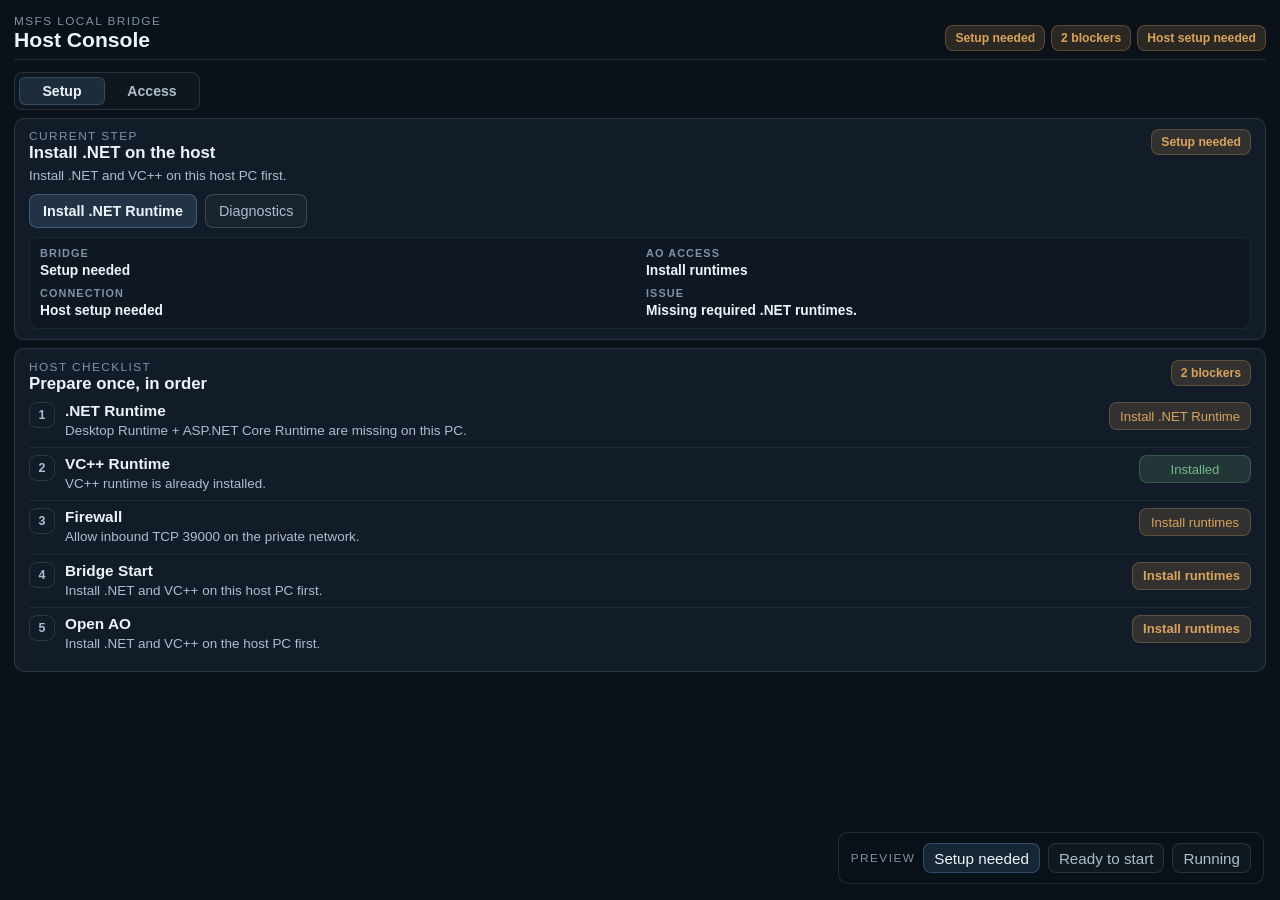
==== windows-host-onboarding-lna/index.html @ 9c9e9520 "Show single access status chip" ====
<!doctype html>
<html lang="en">
  <head>
    <meta charset="utf-8" />
    <meta name="viewport" content="width=device-width, initial-scale=1" />
    <title>MSFS Local Bridge Host Console v2</title>
    <link rel="stylesheet" href="./styles.css" />
  </head>
  <body>
    <div class="app-shell">
      <header class="topbar">
        <div class="brand">
          <p class="eyebrow">MSFS LOCAL BRIDGE</p>
          <h1>Host Console</h1>
        </div>
        <div class="topbar-status">
          <div class="chip" id="bridge-state-chip">Stopped</div>
          <div class="chip" id="blocker-chip">2 blockers</div>
          <div class="chip chip-warn" id="secure-chip">Browser access needed</div>
        </div>
      </header>

      <main class="layout">
        <nav class="tabbar" aria-label="Host console views">
          <button class="tab-button active" type="button" data-tab-target="setup">Setup</button>
          <button class="tab-button" type="button" data-tab-target="access">Access</button>
        </nav>

        <section class="panel panel-primary">
          <div class="current-step-main">
            <div class="panel-head">
              <div>
                <p class="section-label">Current Step</p>
                <h2 id="focus-title">Finish host setup</h2>
              </div>
              <div class="inline-state" id="focus-state">Setup needed</div>
            </div>
            <p class="panel-copy" id="focus-copy">
              Install the required host runtimes before starting the bridge.
            </p>
            <div class="primary-actions">
              <button class="button button-primary" id="focus-action-button" data-action="install-dotnet">
                Install .NET Runtime
              </button>
              <button class="button button-secondary" data-action="stop-bridge" id="stop-bridge-button">
                Stop
              </button>
              <button class="button button-secondary" data-action="restart-bridge" id="restart-bridge-button">
                Restart
              </button>
              <button class="button button-secondary" type="button" id="open-diagnostics-button">
                Diagnostics
              </button>
            </div>
          </div>

          <aside class="current-step-summary" aria-label="Current step summary">
            <div class="summary-cell">
              <span>Bridge</span>
              <strong id="bridge-status">Stopped</strong>
            </div>
            <div class="summary-cell">
              <span>AO Access</span>
              <strong id="listener-state-inline">Locked</strong>
            </div>
            <div class="summary-cell">
              <span>Connection</span>
              <strong id="secure-mode-inline">Local network permission</strong>
            </div>
            <div class="summary-cell">
              <span>Issue</span>
              <strong id="last-issue-inline">.NET runtime missing</strong>
            </div>
          </aside>
        </section>

        <section class="panel panel-tab active" data-tab-panel="setup">
          <div class="panel-head">
            <div>
              <p class="section-label">Host Checklist</p>
              <h2>Prepare once, in order</h2>
            </div>
            <div class="inline-state" id="host-readiness-chip">Action</div>
          </div>
          <div class="checklist">
            <article class="check-item">
              <div class="check-order">1</div>
              <div class="check-copy">
                <strong>.NET Runtime</strong>
                <p id="dotnet-current-note">Required on this host PC.</p>
              </div>
              <div class="check-meta">
                <button class="button button-secondary button-compact check-action" data-action="install-dotnet" id="install-dotnet-button">
                  Install
                </button>
              </div>
            </article>

            <article class="check-item">
              <div class="check-order">2</div>
              <div class="check-copy">
                <strong>VC++ Runtime</strong>
                <p id="vcredist-current-note">Needed for native bridge support.</p>
              </div>
              <div class="check-meta">
                <button class="button button-secondary button-compact check-action" data-action="install-vcredist" id="install-vcredist-button">
                  Install
                </button>
              </div>
            </article>

            <article class="check-item">
              <div class="check-order">3</div>
              <div class="check-copy">
                <strong>Firewall</strong>
                <p>Allow inbound TCP 39000 on the private network.</p>
              </div>
              <div class="check-meta">
                <button class="button button-secondary button-compact check-action" data-action="open-firewall-rules" id="open-firewall-rules-button">
                  Open Rule
                </button>
              </div>
            </article>

            <article class="check-item">
              <div class="check-order">4</div>
              <div class="check-copy">
                <strong>Bridge Start</strong>
                <p id="start-bridge-current-note">Start the bridge before opening AO.</p>
              </div>
              <div class="check-meta">
                <button class="button button-primary button-compact check-action" data-action="start-bridge" id="start-bridge-button">
                  Start Bridge
                </button>
              </div>
            </article>

            <article class="check-item">
              <div class="check-order">5</div>
              <div class="check-copy">
                <strong>Open AO</strong>
                <p id="open-ao-current-note">Use the generated link, then allow browser access to the local network.</p>
              </div>
              <div class="check-meta">
                <button class="button button-primary button-compact check-action" data-action="copy-link" id="open-ao-button">
                  Copy Link
                </button>
              </div>
            </article>
          </div>
        </section>

        <section class="panel panel-tab panel-composite" id="listener-panel" data-ready="false" data-tab-panel="access" hidden>
          <div class="panel-head">
            <div>
              <p class="section-label">Host Status And AO Access</p>
              <h2>Operational snapshot and browser handoff</h2>
            </div>
            <div class="inline-state" id="listener-readiness-pill">Locked</div>
          </div>
          <div class="composite-stack">
            <section class="composite-section">
              <div class="composite-head">
                <p class="section-label">Host Status</p>
              </div>
              <dl class="status-list">
                <div class="status-row">
                  <dt>Host IP</dt>
                  <dd id="host-ip">Not available</dd>
                </div>
                <div class="status-row">
                  <dt>Local stream</dt>
                  <dd id="secure-stream">Not available</dd>
                </div>
                <div class="status-row">
                  <dt>Bridge</dt>
                  <dd id="bridge-state-detail">Setup needed</dd>
                </div>
                <div class="status-row">
                  <dt>Browser access</dt>
                  <dd id="secure-mode-detail">Local network permission needed</dd>
                </div>
                <div class="status-row">
                  <dt>AO access</dt>
                  <dd id="listener-access-detail">Locked</dd>
                </div>
                <div class="status-row">
                  <dt>Last issue</dt>
                  <dd id="last-issue">No issues</dd>
                </div>
              </dl>
            </section>

            <section class="composite-section composite-section-listener">
              <div class="composite-head composite-head-spread">
                <div>
                  <p class="section-label">Open AO</p>
                  <h3 class="composite-title">Ready after the bridge is running</h3>
                </div>
              </div>

              <div class="field-stack">
                <div class="field-block">
                  <span class="field-label">AO Connect URL</span>
                  <code id="secure-connect-url">Not available</code>
                </div>
                <div class="field-block">
                  <span class="field-label">Local Bridge URL</span>
                  <code id="bootstrap-url">Not available</code>
                </div>
              </div>

              <div class="listener-actions">
                <button class="button button-primary" data-action="copy-link" id="copy-link-button">Copy Link</button>
                <button class="button button-secondary" data-action="open-bootstrap-page" id="open-bootstrap-page-button">Open AO</button>
                <button class="button button-secondary" type="button" id="browser-access-note-button" disabled>Allow Browser Access</button>
              </div>
            </section>
          </div>
        </section>
      </main>
    </div>

    <div class="drawer-scrim" id="drawer-scrim" hidden></div>
    <aside class="diagnostics-drawer" id="diagnostics-drawer" aria-hidden="true">
      <div class="drawer-head">
        <div>
          <p class="section-label">Diagnostics</p>
          <h2>Log and support context</h2>
        </div>
        <button class="button button-secondary button-compact" type="button" id="close-diagnostics-button">
          Close
        </button>
      </div>
      <div class="diagnostics-actions">
        <button class="button button-secondary button-compact" data-action="copy-log">Copy Log</button>
        <button class="button button-secondary button-compact" data-action="clear-log">Clear</button>
        <button class="button button-secondary button-compact" data-action="copy-diagnostics">Copy Diagnostics</button>
      </div>
      <pre class="log-view" id="runtime-log">[09:05:12] prerequisite-check: .NET runtimes x64 not found</pre>
    </aside>

    <aside class="preview-switcher" id="preview-switcher">
      <span class="preview-label">Preview</span>
      <button class="preview-button active" data-preview-state="setup-needed">Setup needed</button>
      <button class="preview-button" data-preview-state="ready-to-start">Ready to start</button>
      <button class="preview-button" data-preview-state="running">Running</button>
    </aside>

    <script src="./app.js"></script>
  </body>
</html>
---- windows-host-onboarding-lna/styles.css ----
:root {
  --bg-app: #0a1119;
  --bg-shell: #0d151f;
  --bg-panel: #121c28;
  --bg-input: #0d1722;
  --border-subtle: rgba(150, 170, 192, 0.18);
  --border-strong: rgba(150, 170, 192, 0.28);
  --text-primary: #edf3fb;
  --text-secondary: #aebdce;
  --text-muted: #7f92a7;
  --state-active: #72addf;
  --state-active-soft: rgba(114, 173, 223, 0.16);
  --state-caution: #d8a35d;
  --state-caution-soft: rgba(216, 163, 93, 0.16);
  --state-positive: #78b88b;
  --state-positive-soft: rgba(120, 184, 139, 0.16);
  --state-critical: #d26d72;
  --state-critical-soft: rgba(210, 109, 114, 0.16);
  --radius-1: 8px;
  --radius-2: 10px;
  --space-1: 4px;
  --space-2: 8px;
  --space-3: 12px;
  --space-4: 16px;
  --space-5: 24px;
  --font-ui: "Segoe UI", Tahoma, sans-serif;
  --font-data: Consolas, "Courier New", monospace;
}

* {
  box-sizing: border-box;
}

html,
body {
  margin: 0;
  min-height: 100%;
  background: var(--bg-app);
  color: var(--text-primary);
  font-family: var(--font-ui);
}

body {
  padding: 14px;
}

body.drawer-open {
  overflow: hidden;
}

button,
input,
textarea,
select {
  font: inherit;
}

code,
pre {
  font-family: var(--font-data);
}

.app-shell {
  min-height: calc(100vh - 28px);
  display: grid;
  grid-template-rows: auto 1fr;
  gap: var(--space-3);
}

.topbar {
  display: flex;
  align-items: flex-end;
  justify-content: space-between;
  gap: 12px;
  padding-bottom: 8px;
  border-bottom: 1px solid var(--border-subtle);
}

.brand h1,
.panel-head h2,
.check-copy strong,
.metric strong,
.status-row dd {
  margin: 0;
}

.brand h1 {
  font-size: 1.32rem;
  line-height: 1.1;
  font-weight: 650;
  letter-spacing: 0;
}

.eyebrow,
.section-label,
.field-label,
.preview-label {
  margin: 0;
  color: var(--text-muted);
  font-size: 0.74rem;
  letter-spacing: 0.12em;
  text-transform: uppercase;
}

.topbar-status,
.primary-actions,
.listener-actions,
.diagnostics-actions {
  display: flex;
  flex-wrap: wrap;
  gap: 6px;
}

.chip,
.inline-state {
  display: inline-flex;
  align-items: center;
  min-height: 26px;
  padding: 0 9px;
  border: 1px solid var(--border-subtle);
  border-radius: var(--radius-1);
  color: var(--text-secondary);
  background: rgba(255, 255, 255, 0.02);
  font-size: 0.76rem;
  font-weight: 600;
}

.chip-warn,
.state-caution {
  color: var(--state-caution);
  background: var(--state-caution-soft);
  border-color: rgba(216, 163, 93, 0.28);
}

.state-positive {
  color: var(--state-positive);
  background: var(--state-positive-soft);
  border-color: rgba(120, 184, 139, 0.28);
}

.state-active {
  color: var(--state-active);
  background: var(--state-active-soft);
  border-color: rgba(114, 173, 223, 0.3);
}

.state-critical {
  color: var(--state-critical);
  background: var(--state-critical-soft);
  border-color: rgba(210, 109, 114, 0.3);
}

.layout {
  display: grid;
  grid-template-columns: minmax(0, 1fr);
  gap: 8px;
  align-items: start;
  align-content: start;
}

.panel {
  border: 1px solid var(--border-subtle);
  border-radius: var(--radius-2);
  background: var(--bg-panel);
  padding: 11px 14px;
}

.panel-primary {
  padding-top: 10px;
  padding-bottom: 10px;
}

.current-step-main {
  min-width: 0;
}

.current-step-main .panel-head {
  margin-bottom: 4px;
}

.current-step-summary {
  min-width: 0;
  margin-top: 9px;
  padding: 9px 10px;
  display: grid;
  grid-template-columns: repeat(2, minmax(0, 1fr));
  gap: 8px 12px;
  border: 1px solid rgba(150, 170, 192, 0.1);
  border-radius: var(--radius-1);
  background: rgba(6, 12, 19, 0.22);
}

.summary-cell {
  min-width: 0;
  display: grid;
  gap: 2px;
}

.summary-cell span {
  color: var(--text-muted);
  font-size: 0.68rem;
  font-weight: 600;
  letter-spacing: 0.1em;
  line-height: 1.2;
  text-transform: uppercase;
}

.summary-cell strong {
  color: var(--text-primary);
  font-size: 0.86rem;
  font-weight: 650;
  line-height: 1.25;
  overflow-wrap: anywhere;
}

#last-issue-inline {
  white-space: nowrap;
  overflow: hidden;
  text-overflow: ellipsis;
  display: block;
}

.panel-checklist,
.panel-composite {
  min-width: 0;
}

.panel-head {
  display: flex;
  align-items: flex-start;
  justify-content: space-between;
  gap: var(--space-3);
  margin-bottom: 8px;
}

.panel-head h2 {
  font-size: 1.05rem;
  line-height: 1.2;
  font-weight: 650;
}

.panel-composite {
  display: grid;
  align-content: start;
}

.panel-copy,
.check-copy p,
.diagnostics-details summary,
.status-row dt {
  margin: 0;
  color: var(--text-secondary);
  font-size: 0.84rem;
  line-height: 1.35;
}

.primary-actions {
  margin-top: 8px;
  display: flex;
  flex-wrap: wrap;
  gap: 8px;
}

body:not(.bridge-running) #stop-bridge-button,
body:not(.bridge-running) #restart-bridge-button {
  display: none;
}

.button {
  min-height: 36px;
  padding: 0 13px;
  border: 1px solid var(--border-strong);
  border-radius: var(--radius-1);
  cursor: pointer;
  font-size: 0.9rem;
}

.current-step-main .button {
  min-height: 34px;
  padding: 0 13px;
  font-size: 0.9rem;
}

.button:disabled {
  opacity: 0.45;
  cursor: not-allowed;
}

.check-action {
  min-width: 112px;
}

.check-action:disabled {
  opacity: 1;
  cursor: default;
}

.button-primary {
  border-color: rgba(114, 173, 223, 0.34);
  background: rgba(114, 173, 223, 0.16);
  color: var(--text-primary);
  font-weight: 600;
}

.button-secondary {
  background: rgba(255, 255, 255, 0.03);
  color: var(--text-secondary);
}

.button-compact {
  min-height: 28px;
  padding: 0 10px;
  font-size: 0.82rem;
}

.check-action.state-caution {
  color: var(--state-caution);
  background: var(--state-caution-soft);
  border-color: rgba(216, 163, 93, 0.28);
}

.check-action.state-positive {
  color: var(--state-positive);
  background: var(--state-positive-soft);
  border-color: rgba(120, 184, 139, 0.28);
}

.check-action.state-active {
  color: var(--state-active);
  background: var(--state-active-soft);
  border-color: rgba(114, 173, 223, 0.3);
}

.check-action.state-critical {
  color: var(--state-critical);
  background: var(--state-critical-soft);
  border-color: rgba(210, 109, 114, 0.3);
}

.tabbar {
  display: inline-flex;
  align-items: center;
  width: fit-content;
  gap: 4px;
  padding: 4px;
  border: 1px solid var(--border-subtle);
  border-radius: var(--radius-1);
  background: rgba(255, 255, 255, 0.025);
}

.tab-button {
  min-width: 86px;
  min-height: 28px;
  padding: 0 12px;
  border: 0;
  border-radius: 6px;
  background: transparent;
  color: var(--text-secondary);
  cursor: pointer;
  font-size: 0.88rem;
  font-weight: 600;
}

.tab-button.active {
  color: var(--text-primary);
  background: rgba(114, 173, 223, 0.14);
  box-shadow: inset 0 0 0 1px rgba(114, 173, 223, 0.24);
}

.panel-tab[hidden] {
  display: none;
}

.composite-stack {
  display: grid;
  grid-template-columns: minmax(0, 0.8fr) minmax(0, 1.2fr);
  gap: 18px;
  align-content: start;
}

.composite-section {
  display: grid;
  align-content: start;
}

.composite-section-listener {
  padding-top: 0;
  padding-left: 18px;
  border-top: 0;
  border-left: 1px solid rgba(150, 170, 192, 0.12);
}

.composite-head {
  margin-bottom: var(--space-3);
}

.composite-head-spread {
  display: flex;
  align-items: flex-start;
  justify-content: space-between;
  gap: var(--space-3);
  margin-bottom: var(--space-3);
}

.composite-title {
  margin: 0;
  font-size: 1rem;
  line-height: 1.2;
  font-weight: 650;
}

.checklist {
  display: grid;
  gap: 0;
}

.check-item {
  display: grid;
  grid-template-columns: 26px minmax(0, 1fr) auto;
  gap: 10px;
  align-items: start;
  padding: 7px 0;
  border-top: 1px solid rgba(150, 170, 192, 0.1);
}

.check-item:first-child {
  padding-top: 0;
  border-top: 0;
}

.check-order {
  width: 26px;
  height: 26px;
  display: grid;
  place-items: center;
  border: 1px solid var(--border-subtle);
  border-radius: var(--radius-1);
  color: var(--text-secondary);
  font-size: 0.78rem;
  font-weight: 700;
}

.check-copy {
  display: grid;
  gap: 2px;
}

.check-copy strong {
  font-size: 0.96rem;
  font-weight: 600;
}

.check-meta {
  display: flex;
  gap: 8px;
  align-items: center;
  justify-content: flex-end;
}

.status-list {
  display: grid;
  grid-template-columns: repeat(2, minmax(0, 1fr));
  gap: 8px 14px;
  margin: 0;
}

.status-row {
  display: grid;
  gap: 4px;
  align-content: start;
  padding: 0 0 var(--space-2);
  border-bottom: 1px solid rgba(150, 170, 192, 0.1);
}

.status-row dd {
  color: var(--text-primary);
  font-size: 0.9rem;
  line-height: 1.35;
  margin: 0;
  overflow-wrap: anywhere;
}

.field-stack {
  display: grid;
  gap: 10px;
  margin-top: 10px;
}

.field-block {
  display: grid;
  gap: var(--space-2);
}

code,
.log-view {
  display: block;
  margin: 0;
  padding: 10px;
  border: 1px solid rgba(150, 170, 192, 0.14);
  border-radius: var(--radius-1);
  background: var(--bg-input);
  color: #d9e5f3;
  font-size: 0.88rem;
  line-height: 1.45;
  overflow-wrap: anywhere;
}

.listener-actions {
  margin-top: 12px;
}

#listener-panel[data-ready="false"] .listener-actions {
  opacity: 0.72;
}

.diagnostics-actions {
  margin-top: var(--space-3);
  margin-bottom: var(--space-3);
}

.log-view {
  min-height: 0;
  height: 100%;
  max-height: 100%;
  overflow: auto;
  scrollbar-width: thin;
  scrollbar-color: rgba(109, 141, 177, 0.94) rgba(9, 16, 25, 0.82);
  white-space: pre-wrap;
}

.log-view::-webkit-scrollbar {
  width: 8px;
  height: 8px;
}

.log-view::-webkit-scrollbar-track {
  background: rgba(9, 16, 25, 0.82);
  border-radius: 999px;
}

.log-view::-webkit-scrollbar-thumb {
  background: linear-gradient(180deg, rgba(109, 141, 177, 0.94), rgba(76, 104, 136, 0.96));
  border: 1px solid rgba(9, 16, 25, 0.88);
  border-radius: 999px;
}

.log-view::-webkit-scrollbar-thumb:hover {
  background: linear-gradient(180deg, rgba(126, 161, 201, 0.96), rgba(88, 118, 154, 0.98));
}

.drawer-scrim {
  position: fixed;
  inset: 0;
  background: rgba(3, 8, 14, 0.6);
  z-index: 20;
}

.diagnostics-drawer {
  position: fixed;
  top: 0;
  right: 0;
  width: min(50vw, 860px);
  min-width: 560px;
  height: 100vh;
  padding: 22px;
  border-left: 1px solid var(--border-subtle);
  background: #0f1823;
  transform: translateX(100%);
  transition: transform 140ms ease;
  display: grid;
  grid-template-rows: auto auto minmax(0, 1fr);
  gap: var(--space-3);
  overflow: hidden;
  z-index: 30;
}

body.drawer-open .diagnostics-drawer {
  transform: translateX(0);
}

.drawer-head {
  display: flex;
  align-items: flex-start;
  justify-content: space-between;
  gap: var(--space-3);
}

.drawer-head > div {
  display: grid;
  gap: 4px;
}

.drawer-head h2 {
  margin: 0;
  font-size: 1.16rem;
  line-height: 1.2;
  font-weight: 650;
}

.diagnostics-drawer .button,
.diagnostics-drawer .button-compact {
  min-height: 38px;
  padding: 0 15px;
  font-size: 0.95rem;
}

.preview-switcher {
  position: fixed;
  right: 16px;
  bottom: 16px;
  display: flex;
  align-items: center;
  flex-wrap: wrap;
  gap: var(--space-2);
  padding: 10px 12px;
  border: 1px solid var(--border-subtle);
  border-radius: var(--radius-2);
  background: rgba(10, 17, 25, 0.94);
}

.preview-button {
  min-height: 30px;
  padding: 0 10px;
  border: 1px solid var(--border-subtle);
  border-radius: var(--radius-1);
  background: rgba(255, 255, 255, 0.03);
  color: var(--text-secondary);
  cursor: pointer;
  font-size: 0.95rem;
}

.preview-button.active {
  color: var(--text-primary);
  border-color: rgba(114, 173, 223, 0.3);
  background: rgba(114, 173, 223, 0.14);
}

body.embedded-host .preview-switcher {
  display: none;
}

@media (max-width: 980px) {
  .layout {
    grid-template-columns: 1fr;
    align-items: start;
  }

  .current-step-layout {
    grid-template-columns: 1fr;
  }

  .composite-stack {
    grid-template-rows: auto;
  }

}

@media (max-width: 560px) {
  body {
    padding: var(--space-3);
  }

  .topbar {
    flex-direction: column;
    align-items: stretch;
  }

  .panel-head {
    flex-direction: column;
  }

  .composite-head-spread {
    flex-direction: column;
  }

  .drawer-head {
    flex-direction: column;
  }

  .check-item {
    grid-template-columns: 1fr;
  }

  .check-meta {
    justify-items: start;
  }

  .status-list {
    grid-template-columns: 1fr;
  }

  .status-row {
    padding-bottom: 10px;
  }

  .diagnostics-drawer {
    width: 100vw;
    min-width: 0;
    padding: 14px;
  }

  .preview-switcher {
    left: 12px;
    right: 12px;
    bottom: 12px;
  }
}
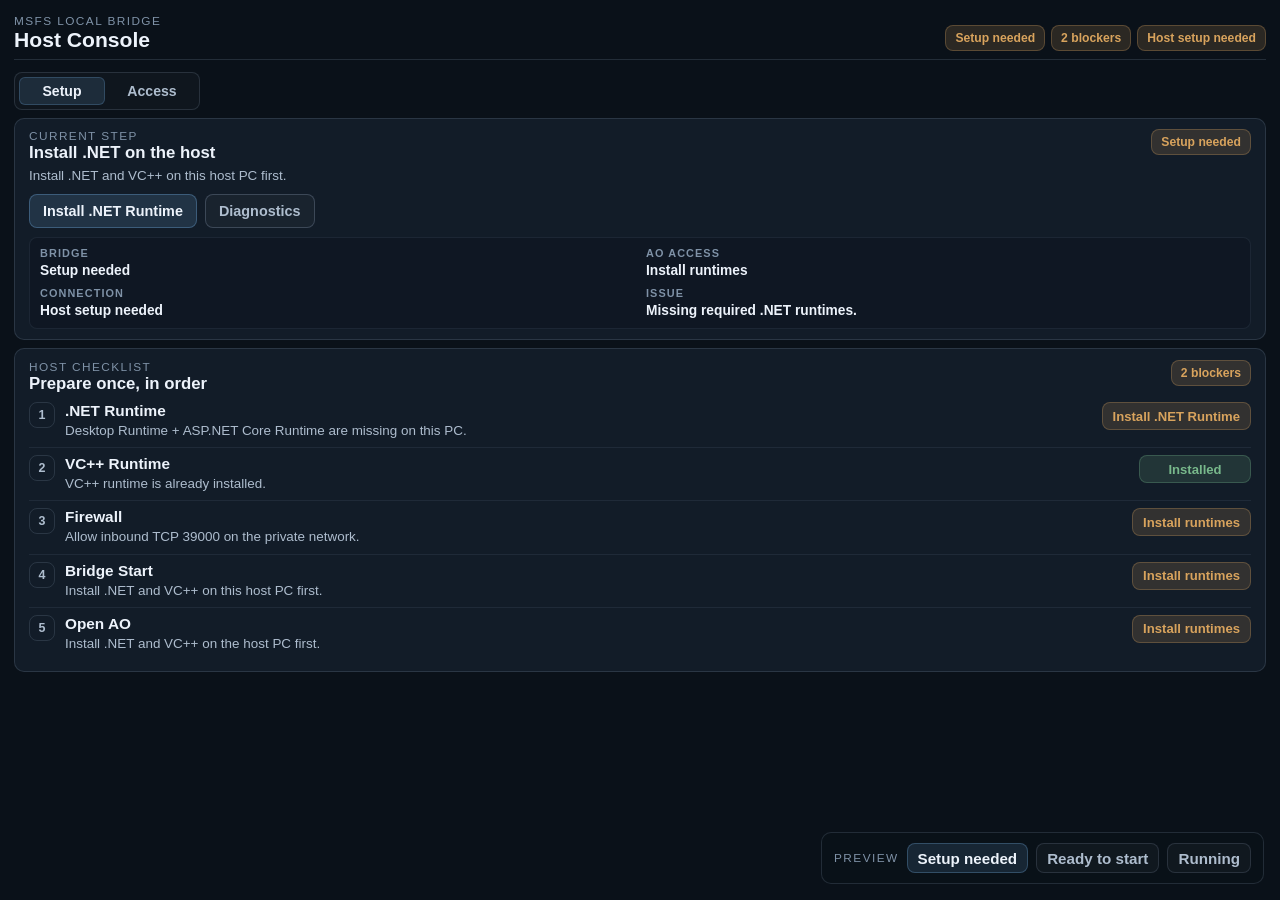
==== commit 2ab6fce4: "Open AO with current bridge URL" ====
--- a/windows-host-onboarding-lna/index.html
+++ b/windows-host-onboarding-lna/index.html
@@ -139,11 +139,11 @@
               <div class="check-order">5</div>
               <div class="check-copy">
                 <strong>Open AO</strong>
-                <p id="open-ao-current-note">Use the generated link, then allow browser access to the local network.</p>
-              </div>
-              <div class="check-meta">
-                <button class="button button-primary button-compact check-action" data-action="copy-link" id="open-ao-button">
-                  Copy Link
+                <p id="open-ao-current-note">Open AO from here to use the current bridge URL for this session. After that, use anobservatory.com normally.</p>
+              </div>
+              <div class="check-meta">
+                <button class="button button-primary button-compact check-action" data-action="open-bootstrap-page" id="open-ao-button">
+                  Open AO
                 </button>
               </div>
             </article>
@@ -201,17 +201,26 @@
 
               <div class="field-stack">
                 <div class="field-block">
-                  <span class="field-label">AO Connect URL</span>
+                  <div class="field-head">
+                    <span class="field-label">AO Connect URL</span>
+                    <button class="button button-secondary button-compact field-copy-button" data-action="copy-link" id="copy-link-button">
+                      Copy
+                    </button>
+                  </div>
                   <code id="secure-connect-url">Not available</code>
                 </div>
                 <div class="field-block">
-                  <span class="field-label">Local Bridge URL</span>
+                  <div class="field-head">
+                    <span class="field-label">Local Bridge URL</span>
+                    <button class="button button-secondary button-compact field-copy-button" data-action="copy-bootstrap-url" id="copy-bootstrap-url-button">
+                      Copy
+                    </button>
+                  </div>
                   <code id="bootstrap-url">Not available</code>
                 </div>
               </div>
 
               <div class="listener-actions">
-                <button class="button button-primary" data-action="copy-link" id="copy-link-button">Copy Link</button>
                 <button class="button button-secondary" data-action="open-bootstrap-page" id="open-bootstrap-page-button">Open AO</button>
                 <button class="button button-secondary" type="button" id="browser-access-note-button" disabled>Allow Browser Access</button>
               </div>
--- a/windows-host-onboarding-lna/styles.css
+++ b/windows-host-onboarding-lna/styles.css
@@ -52,7 +52,19 @@
 input,
 textarea,
 select {
+  appearance: none;
+  -webkit-appearance: none;
   font: inherit;
+}
+
+button {
+  -webkit-tap-highlight-color: transparent;
+  background-clip: padding-box;
+}
+
+button::-moz-focus-inner {
+  border: 0;
+  padding: 0;
 }
 
 code,
@@ -65,6 +77,24 @@
   display: grid;
   grid-template-rows: auto 1fr;
   gap: var(--space-3);
+}
+
+body.embedded-host .app-shell {
+  min-height: auto;
+  overflow: clip;
+}
+
+html.embedded-host,
+body.embedded-host {
+  min-height: 0;
+  overflow: hidden;
+  overscroll-behavior: none;
+  scrollbar-width: none;
+}
+
+html.embedded-host::-webkit-scrollbar,
+body.embedded-host::-webkit-scrollbar {
+  display: none;
 }
 
 .topbar {
@@ -273,6 +303,13 @@
   border-radius: var(--radius-1);
   cursor: pointer;
   font-size: 0.9rem;
+  font-weight: 600;
+  transition:
+    transform 80ms ease,
+    background-color 120ms ease,
+    border-color 120ms ease,
+    color 120ms ease,
+    opacity 120ms ease;
 }
 
 .current-step-main .button {
@@ -286,6 +323,25 @@
   cursor: not-allowed;
 }
 
+.button:focus,
+.button:focus-visible,
+.button:active,
+.tab-button:focus,
+.tab-button:focus-visible,
+.tab-button:active,
+.preview-button:focus,
+.preview-button:focus-visible,
+.preview-button:active {
+  box-shadow: none !important;
+  outline: none !important;
+}
+
+.button:not(:disabled):active,
+.tab-button:not(:disabled):active,
+.preview-button:not(:disabled):active {
+  transform: translateY(1px);
+}
+
 .check-action {
   min-width: 112px;
 }
@@ -299,7 +355,6 @@
   border-color: rgba(114, 173, 223, 0.34);
   background: rgba(114, 173, 223, 0.16);
   color: var(--text-primary);
-  font-weight: 600;
 }
 
 .button-secondary {
@@ -359,6 +414,11 @@
   cursor: pointer;
   font-size: 0.88rem;
   font-weight: 600;
+  transition:
+    transform 80ms ease,
+    background-color 120ms ease,
+    box-shadow 120ms ease,
+    color 120ms ease;
 }
 
 .tab-button.active {
@@ -489,6 +549,20 @@
 .field-block {
   display: grid;
   gap: var(--space-2);
+}
+
+.field-head {
+  display: flex;
+  align-items: center;
+  justify-content: space-between;
+  gap: 10px;
+  min-width: 0;
+}
+
+.field-copy-button {
+  min-height: 24px;
+  padding: 0 9px;
+  font-size: 0.76rem;
 }
 
 code,
@@ -627,6 +701,13 @@
   color: var(--text-secondary);
   cursor: pointer;
   font-size: 0.95rem;
+  font-weight: 600;
+  transition:
+    transform 80ms ease,
+    background-color 120ms ease,
+    border-color 120ms ease,
+    box-shadow 120ms ease,
+    color 120ms ease;
 }
 
 .preview-button.active {
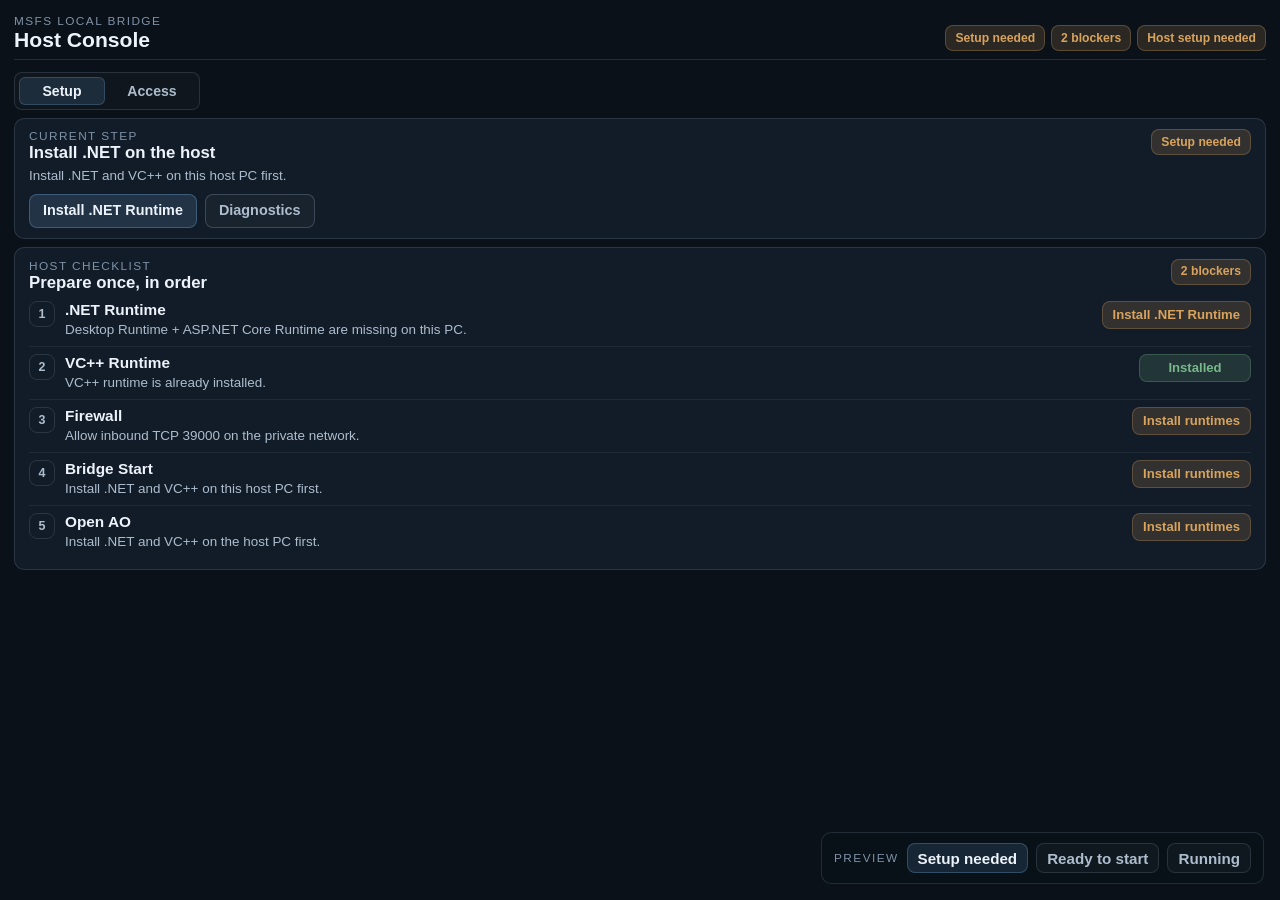
==== commit ec5a2bd2: "Remove redundant current step summary" ====
--- a/windows-host-onboarding-lna/index.html
+++ b/windows-host-onboarding-lna/index.html
@@ -54,24 +54,6 @@
             </div>
           </div>
 
-          <aside class="current-step-summary" aria-label="Current step summary">
-            <div class="summary-cell">
-              <span>Bridge</span>
-              <strong id="bridge-status">Stopped</strong>
-            </div>
-            <div class="summary-cell">
-              <span>AO Access</span>
-              <strong id="listener-state-inline">Locked</strong>
-            </div>
-            <div class="summary-cell">
-              <span>Connection</span>
-              <strong id="secure-mode-inline">Local network permission</strong>
-            </div>
-            <div class="summary-cell">
-              <span>Issue</span>
-              <strong id="last-issue-inline">.NET runtime missing</strong>
-            </div>
-          </aside>
         </section>
 
         <section class="panel panel-tab active" data-tab-panel="setup">
@@ -139,7 +121,7 @@
               <div class="check-order">5</div>
               <div class="check-copy">
                 <strong>Open AO</strong>
-                <p id="open-ao-current-note">Open AO from here to use the current bridge URL for this session. After that, use anobservatory.com normally.</p>
+                <p id="open-ao-current-note">Open AO with this session's bridge URL. After that, use anobservatory.com normally.</p>
               </div>
               <div class="check-meta">
                 <button class="button button-primary button-compact check-action" data-action="open-bootstrap-page" id="open-ao-button">
--- a/windows-host-onboarding-lna/styles.css
+++ b/windows-host-onboarding-lna/styles.css
@@ -23,6 +23,9 @@
   --space-3: 12px;
   --space-4: 16px;
   --space-5: 24px;
+  --app-pad: clamp(10px, 2.1vw, 14px);
+  --panel-pad-x: clamp(10px, 2.1vw, 14px);
+  --panel-pad-y: clamp(9px, 1.8vw, 11px);
   --font-ui: "Segoe UI", Tahoma, sans-serif;
   --font-data: Consolas, "Courier New", monospace;
 }
@@ -41,7 +44,7 @@
 }
 
 body {
-  padding: 14px;
+  padding: var(--app-pad);
 }
 
 body.drawer-open {
@@ -73,7 +76,7 @@
 }
 
 .app-shell {
-  min-height: calc(100vh - 28px);
+  min-height: calc(100dvh - var(--app-pad) - var(--app-pad));
   display: grid;
   grid-template-rows: auto 1fr;
   gap: var(--space-3);
@@ -81,18 +84,22 @@
 
 body.embedded-host .app-shell {
   min-height: auto;
-  overflow: clip;
-}
-
-html.embedded-host,
+  overflow: visible;
+}
+
+html.embedded-host {
+  min-height: 100%;
+  overflow: hidden;
+  overscroll-behavior: none;
+}
+
 body.embedded-host {
   min-height: 0;
-  overflow: hidden;
-  overscroll-behavior: none;
+  overflow-x: hidden;
+  overflow-y: auto;
   scrollbar-width: none;
 }
 
-html.embedded-host::-webkit-scrollbar,
 body.embedded-host::-webkit-scrollbar {
   display: none;
 }
@@ -139,6 +146,7 @@
   display: flex;
   flex-wrap: wrap;
   gap: 6px;
+  min-width: 0;
 }
 
 .chip,
@@ -153,6 +161,8 @@
   background: rgba(255, 255, 255, 0.02);
   font-size: 0.76rem;
   font-weight: 600;
+  line-height: 1.2;
+  max-width: 100%;
 }
 
 .chip-warn,
@@ -192,7 +202,8 @@
   border: 1px solid var(--border-subtle);
   border-radius: var(--radius-2);
   background: var(--bg-panel);
-  padding: 11px 14px;
+  padding: var(--panel-pad-y) var(--panel-pad-x);
+  min-width: 0;
 }
 
 .panel-primary {
@@ -206,48 +217,6 @@
 
 .current-step-main .panel-head {
   margin-bottom: 4px;
-}
-
-.current-step-summary {
-  min-width: 0;
-  margin-top: 9px;
-  padding: 9px 10px;
-  display: grid;
-  grid-template-columns: repeat(2, minmax(0, 1fr));
-  gap: 8px 12px;
-  border: 1px solid rgba(150, 170, 192, 0.1);
-  border-radius: var(--radius-1);
-  background: rgba(6, 12, 19, 0.22);
-}
-
-.summary-cell {
-  min-width: 0;
-  display: grid;
-  gap: 2px;
-}
-
-.summary-cell span {
-  color: var(--text-muted);
-  font-size: 0.68rem;
-  font-weight: 600;
-  letter-spacing: 0.1em;
-  line-height: 1.2;
-  text-transform: uppercase;
-}
-
-.summary-cell strong {
-  color: var(--text-primary);
-  font-size: 0.86rem;
-  font-weight: 650;
-  line-height: 1.25;
-  overflow-wrap: anywhere;
-}
-
-#last-issue-inline {
-  white-space: nowrap;
-  overflow: hidden;
-  text-overflow: ellipsis;
-  display: block;
 }
 
 .panel-checklist,
@@ -261,6 +230,7 @@
   justify-content: space-between;
   gap: var(--space-3);
   margin-bottom: 8px;
+  min-width: 0;
 }
 
 .panel-head h2 {
@@ -304,6 +274,8 @@
   cursor: pointer;
   font-size: 0.9rem;
   font-weight: 600;
+  line-height: 1.2;
+  max-width: 100%;
   transition:
     transform 80ms ease,
     background-color 120ms ease,
@@ -396,6 +368,7 @@
   display: inline-flex;
   align-items: center;
   width: fit-content;
+  max-width: 100%;
   gap: 4px;
   padding: 4px;
   border: 1px solid var(--border-subtle);
@@ -404,7 +377,7 @@
 }
 
 .tab-button {
-  min-width: 86px;
+  min-width: min(86px, 42vw);
   min-height: 28px;
   padding: 0 12px;
   border: 0;
@@ -476,7 +449,7 @@
 
 .check-item {
   display: grid;
-  grid-template-columns: 26px minmax(0, 1fr) auto;
+  grid-template-columns: 26px minmax(0, 1fr) minmax(max-content, auto);
   gap: 10px;
   align-items: start;
   padding: 7px 0;
@@ -515,11 +488,12 @@
   gap: 8px;
   align-items: center;
   justify-content: flex-end;
+  min-width: 0;
 }
 
 .status-list {
   display: grid;
-  grid-template-columns: repeat(2, minmax(0, 1fr));
+  grid-template-columns: repeat(auto-fit, minmax(min(190px, 100%), 1fr));
   gap: 8px 14px;
   margin: 0;
 }
@@ -633,10 +607,11 @@
   position: fixed;
   top: 0;
   right: 0;
-  width: min(50vw, 860px);
-  min-width: 560px;
-  height: 100vh;
-  padding: 22px;
+  width: min(92vw, 860px);
+  min-width: min(560px, 100vw);
+  max-width: 100vw;
+  height: 100dvh;
+  padding: clamp(14px, 2.8vw, 22px);
   border-left: 1px solid var(--border-subtle);
   background: #0f1823;
   transform: translateX(100%);
@@ -690,6 +665,7 @@
   border: 1px solid var(--border-subtle);
   border-radius: var(--radius-2);
   background: rgba(10, 17, 25, 0.94);
+  max-width: calc(100vw - 32px);
 }
 
 .preview-button {
@@ -736,9 +712,23 @@
 
 }
 
+@media (max-width: 640px) {
+  .composite-stack {
+    grid-template-columns: 1fr;
+    gap: var(--space-3);
+  }
+
+  .composite-section-listener {
+    padding-left: 0;
+    padding-top: var(--space-3);
+    border-left: 0;
+    border-top: 1px solid rgba(150, 170, 192, 0.12);
+  }
+}
+
 @media (max-width: 560px) {
   body {
-    padding: var(--space-3);
+    padding: var(--app-pad);
   }
 
   .topbar {
@@ -759,11 +749,12 @@
   }
 
   .check-item {
-    grid-template-columns: 1fr;
+    grid-template-columns: 26px minmax(0, 1fr);
   }
 
   .check-meta {
-    justify-items: start;
+    grid-column: 2;
+    justify-content: flex-start;
   }
 
   .status-list {
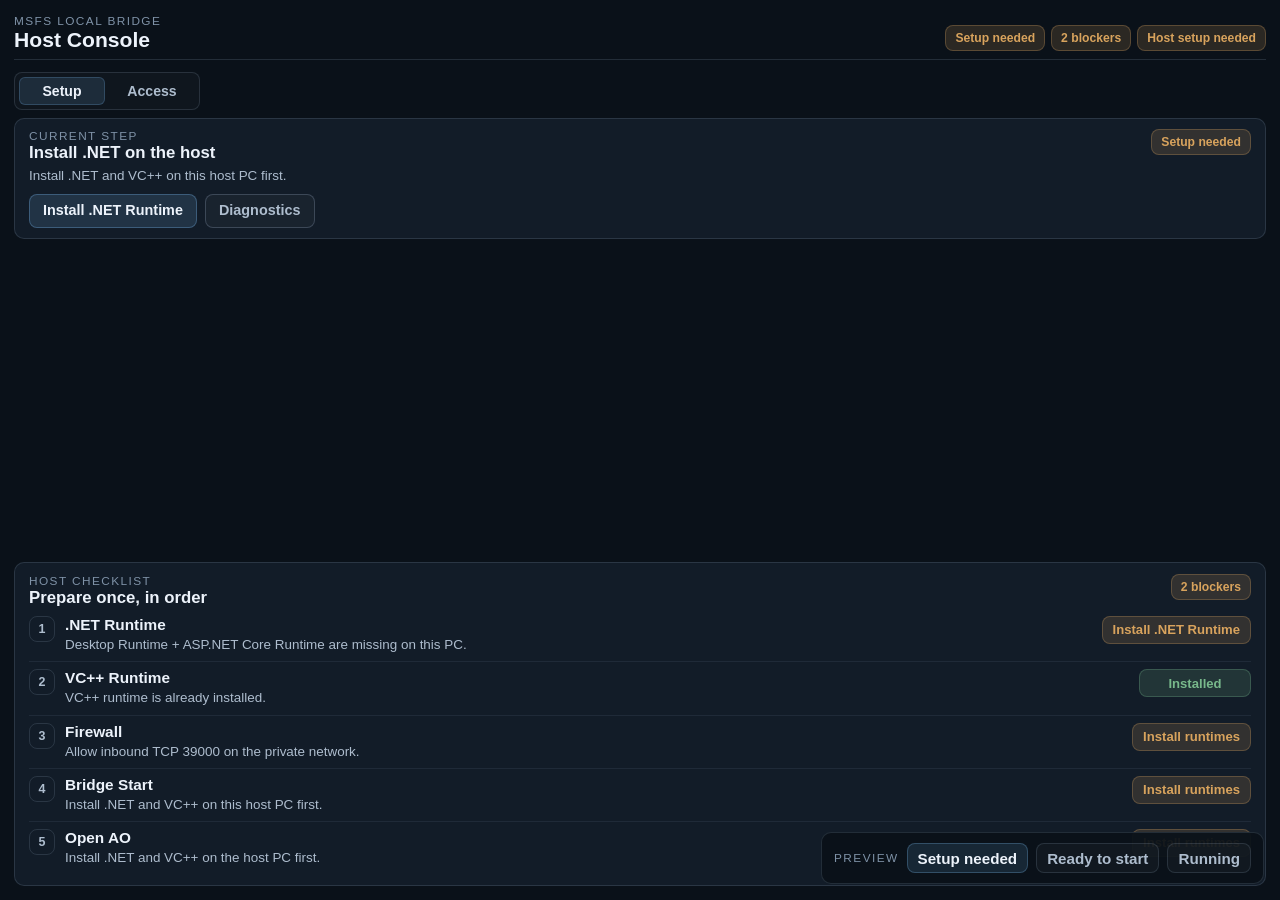
==== commit 08e06491: "Add host console loading screen" ====
--- a/windows-host-onboarding-lna/index.html
+++ b/windows-host-onboarding-lna/index.html
@@ -6,7 +6,7 @@
     <title>MSFS Local Bridge Host Console v2</title>
     <link rel="stylesheet" href="./styles.css" />
   </head>
-  <body>
+  <body class="host-loading">
     <div class="app-shell">
       <header class="topbar">
         <div class="brand">
@@ -14,6 +14,7 @@
           <h1>Host Console</h1>
         </div>
         <div class="topbar-status">
+          <div class="chip state-active loading-chip">Checking host status</div>
           <div class="chip" id="bridge-state-chip">Stopped</div>
           <div class="chip" id="blocker-chip">2 blockers</div>
           <div class="chip chip-warn" id="secure-chip">Browser access needed</div>
@@ -25,6 +26,34 @@
           <button class="tab-button active" type="button" data-tab-target="setup">Setup</button>
           <button class="tab-button" type="button" data-tab-target="access">Access</button>
         </nav>
+
+        <section class="panel loading-panel" aria-live="polite">
+          <div class="loading-main">
+            <div class="loading-spinner" aria-hidden="true"></div>
+            <div>
+              <p class="section-label">Starting Host Console</p>
+              <h2>Checking host status...</h2>
+              <p class="panel-copy">This usually takes a moment.</p>
+            </div>
+          </div>
+          <div class="loading-next" aria-label="Next startup steps">
+            <p class="section-label">Next up</p>
+            <ol class="loading-steps">
+              <li>
+                <strong>Check host requirements</strong>
+                <span>Detect installed runtimes and browser access.</span>
+              </li>
+              <li>
+                <strong>Start the local bridge</strong>
+                <span>Prepare the local WebSocket stream for AO.</span>
+              </li>
+              <li>
+                <strong>Open AO with the bridge URL</strong>
+                <span>Hand off this session to anobservatory.com.</span>
+              </li>
+            </ol>
+          </div>
+        </section>
 
         <section class="panel panel-primary">
           <div class="current-step-main">
--- a/windows-host-onboarding-lna/styles.css
+++ b/windows-host-onboarding-lna/styles.css
@@ -193,9 +193,14 @@
 .layout {
   display: grid;
   grid-template-columns: minmax(0, 1fr);
+  grid-template-rows: auto minmax(0, 1fr);
   gap: 8px;
   align-items: start;
   align-content: start;
+}
+
+body.host-loading .layout {
+  align-items: stretch;
 }
 
 .panel {
@@ -209,6 +214,107 @@
 .panel-primary {
   padding-top: 10px;
   padding-bottom: 10px;
+}
+
+.loading-panel {
+  display: grid;
+  align-content: center;
+  gap: 22px;
+  min-height: 280px;
+}
+
+.loading-panel h2 {
+  margin: 0 0 4px;
+  font-size: 1.05rem;
+  line-height: 1.2;
+  font-weight: 650;
+}
+
+.loading-main {
+  display: flex;
+  align-items: center;
+  gap: 14px;
+}
+
+.loading-spinner {
+  width: 30px;
+  height: 30px;
+  flex: 0 0 auto;
+  border: 3px solid rgba(150, 170, 192, 0.18);
+  border-top-color: var(--state-active);
+  border-radius: 50%;
+  animation: spin 800ms linear infinite;
+}
+
+.loading-next {
+  display: grid;
+  gap: 12px;
+  padding-top: 16px;
+  border-top: 1px solid rgba(150, 170, 192, 0.12);
+}
+
+.loading-steps {
+  display: grid;
+  gap: 0;
+  margin: 0;
+  padding-left: 24px;
+  color: var(--text-primary);
+  font-size: 0.96rem;
+  line-height: 1.35;
+}
+
+.loading-steps li {
+  padding: 8px 0 10px;
+}
+
+.loading-steps li + li {
+  border-top: 1px solid rgba(150, 170, 192, 0.1);
+}
+
+.loading-steps li::marker {
+  color: var(--state-active);
+  font-weight: 700;
+}
+
+.loading-steps strong,
+.loading-steps span {
+  display: block;
+}
+
+.loading-steps strong {
+  font-weight: 650;
+}
+
+.loading-steps span {
+  margin-top: 3px;
+  color: var(--text-secondary);
+  font-size: 0.84rem;
+  line-height: 1.35;
+}
+
+body:not(.host-loading) .loading-panel {
+  display: none;
+}
+
+body:not(.host-loading) .loading-chip {
+  display: none;
+}
+
+body.host-loading #bridge-state-chip,
+body.host-loading #blocker-chip,
+body.host-loading #secure-chip {
+  display: none;
+}
+
+body.host-loading .panel-primary,
+body.host-loading .panel-tab {
+  display: none;
+}
+
+@keyframes spin {
+  to {
+    transform: rotate(360deg);
+  }
 }
 
 .current-step-main {
@@ -406,7 +512,7 @@
 
 .composite-stack {
   display: grid;
-  grid-template-columns: minmax(0, 0.8fr) minmax(0, 1.2fr);
+  grid-template-columns: minmax(0, 1fr);
   gap: 18px;
   align-content: start;
 }
@@ -417,10 +523,10 @@
 }
 
 .composite-section-listener {
-  padding-top: 0;
-  padding-left: 18px;
-  border-top: 0;
-  border-left: 1px solid rgba(150, 170, 192, 0.12);
+  padding-top: var(--space-3);
+  padding-left: 0;
+  border-top: 1px solid rgba(150, 170, 192, 0.12);
+  border-left: 0;
 }
 
 .composite-head {
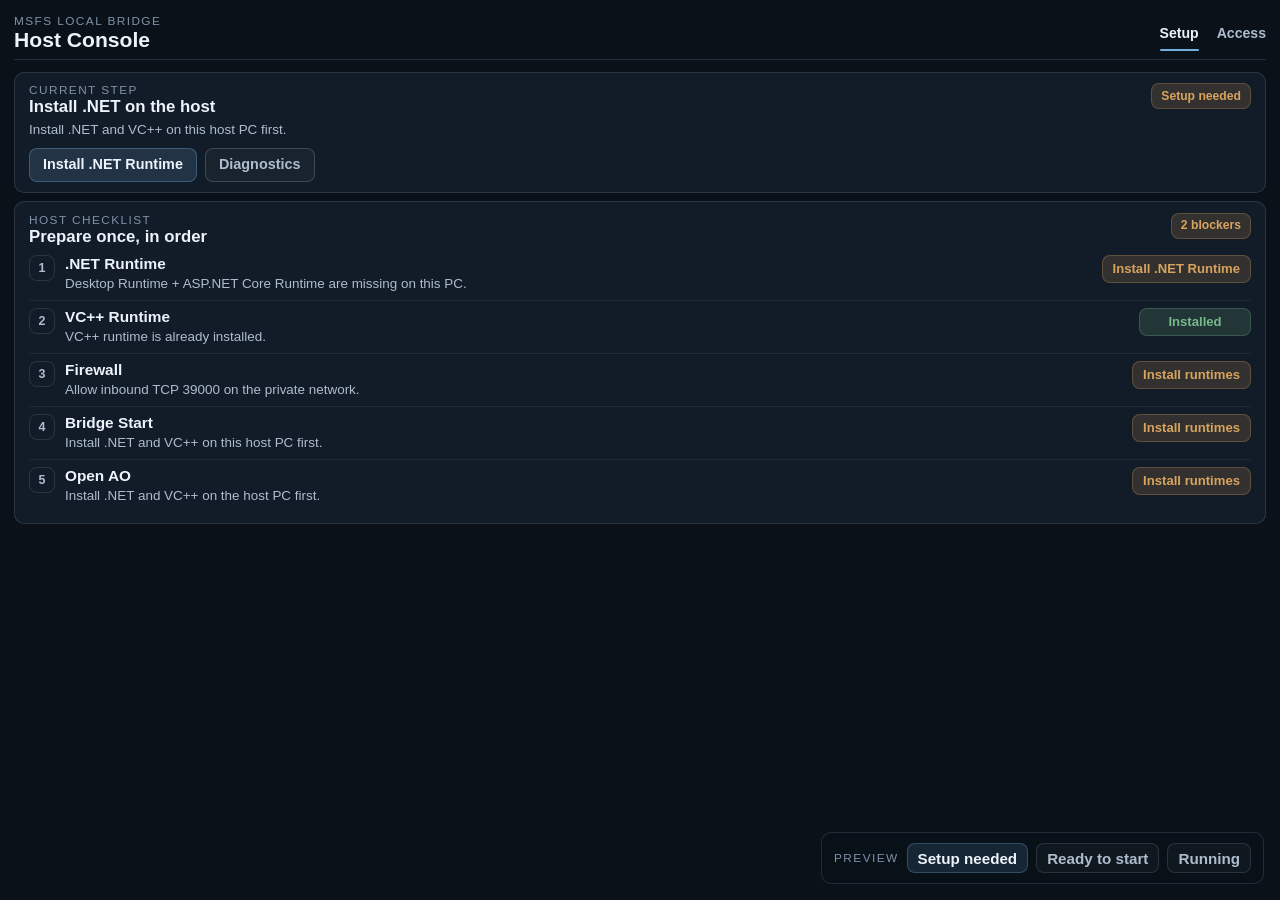
==== commit 94e09062: "Refine access tabs and window width" ====
--- a/windows-host-onboarding-lna/index.html
+++ b/windows-host-onboarding-lna/index.html
@@ -18,15 +18,14 @@
           <div class="chip" id="bridge-state-chip">Stopped</div>
           <div class="chip" id="blocker-chip">2 blockers</div>
           <div class="chip chip-warn" id="secure-chip">Browser access needed</div>
+          <nav class="tabbar" aria-label="Host console views">
+            <button class="tab-button active" type="button" data-tab-target="setup">Setup</button>
+            <button class="tab-button" type="button" data-tab-target="access">Access</button>
+          </nav>
         </div>
       </header>
 
       <main class="layout">
-        <nav class="tabbar" aria-label="Host console views">
-          <button class="tab-button active" type="button" data-tab-target="setup">Setup</button>
-          <button class="tab-button" type="button" data-tab-target="access">Access</button>
-        </nav>
-
         <section class="panel loading-panel" aria-live="polite">
           <div class="loading-main">
             <div class="loading-spinner" aria-hidden="true"></div>
@@ -162,17 +161,41 @@
         </section>
 
         <section class="panel panel-tab panel-composite" id="listener-panel" data-ready="false" data-tab-panel="access" hidden>
-          <div class="panel-head">
-            <div>
-              <p class="section-label">Host Status And AO Access</p>
-              <h2>Operational snapshot and browser handoff</h2>
-            </div>
+          <div class="composite-topline">
+            <nav class="composite-tabbar" aria-label="Host status and AO access views" role="tablist">
+              <button
+                class="composite-tab-button active"
+                type="button"
+                data-composite-tab-target="host-status"
+                aria-controls="host-status-pane"
+                aria-selected="true"
+                role="tab"
+              >
+                Status
+              </button>
+              <button
+                class="composite-tab-button"
+                type="button"
+                data-composite-tab-target="open-ao"
+                aria-controls="open-ao-pane"
+                aria-selected="false"
+                role="tab"
+              >
+                Open AO
+              </button>
+            </nav>
             <div class="inline-state" id="listener-readiness-pill">Locked</div>
           </div>
           <div class="composite-stack">
-            <section class="composite-section">
+            <section
+              class="composite-section composite-pane active"
+              id="host-status-pane"
+              data-composite-tab-panel="host-status"
+              role="tabpanel"
+            >
               <div class="composite-head">
-                <p class="section-label">Host Status</p>
+                <p class="section-label">Status</p>
+                <h3 class="composite-title">Current host and browser access</h3>
               </div>
               <dl class="status-list">
                 <div class="status-row">
@@ -202,7 +225,13 @@
               </dl>
             </section>
 
-            <section class="composite-section composite-section-listener">
+            <section
+              class="composite-section composite-section-listener composite-pane"
+              id="open-ao-pane"
+              data-composite-tab-panel="open-ao"
+              role="tabpanel"
+              hidden
+            >
               <div class="composite-head composite-head-spread">
                 <div>
                   <p class="section-label">Open AO</p>
--- a/windows-host-onboarding-lna/styles.css
+++ b/windows-host-onboarding-lna/styles.css
@@ -149,6 +149,15 @@
   min-width: 0;
 }
 
+.topbar-status {
+  align-items: flex-end;
+  justify-content: flex-end;
+}
+
+.topbar-status .chip:not(.loading-chip) {
+  display: none;
+}
+
 .chip,
 .inline-state {
   display: inline-flex;
@@ -193,7 +202,6 @@
 .layout {
   display: grid;
   grid-template-columns: minmax(0, 1fr);
-  grid-template-rows: auto minmax(0, 1fr);
   gap: 8px;
   align-items: start;
   align-content: start;
@@ -297,6 +305,10 @@
 }
 
 body:not(.host-loading) .loading-chip {
+  display: none;
+}
+
+body.host-loading .topbar .tabbar {
   display: none;
 }
 
@@ -470,40 +482,64 @@
   border-color: rgba(210, 109, 114, 0.3);
 }
 
-.tabbar {
+.tabbar,
+.composite-tabbar {
   display: inline-flex;
   align-items: center;
   width: fit-content;
   max-width: 100%;
-  gap: 4px;
-  padding: 4px;
-  border: 1px solid var(--border-subtle);
-  border-radius: var(--radius-1);
-  background: rgba(255, 255, 255, 0.025);
-}
-
-.tab-button {
-  min-width: min(86px, 42vw);
+  gap: 18px;
+  padding: 0;
+  border: 0;
+  border-radius: 0;
+  background: transparent;
+}
+
+.tab-button,
+.composite-tab-button {
+  position: relative;
+  min-width: 0;
   min-height: 28px;
-  padding: 0 12px;
+  padding: 0 0 6px;
   border: 0;
-  border-radius: 6px;
+  border-radius: 0;
   background: transparent;
   color: var(--text-secondary);
   cursor: pointer;
+  font: inherit;
   font-size: 0.88rem;
-  font-weight: 600;
+  font-weight: 650;
+  line-height: 1.1;
   transition:
-    transform 80ms ease,
-    background-color 120ms ease,
-    box-shadow 120ms ease,
     color 120ms ease;
 }
 
-.tab-button.active {
+.tab-button::after,
+.composite-tab-button::after {
+  content: "";
+  position: absolute;
+  left: 0;
+  right: 0;
+  bottom: 0;
+  height: 2px;
+  border-radius: 999px;
+  background: var(--state-active);
+  opacity: 0;
+  transform: scaleX(0.6);
+  transition:
+    opacity 120ms ease,
+    transform 120ms ease;
+}
+
+.tab-button.active,
+.composite-tab-button.active {
   color: var(--text-primary);
-  background: rgba(114, 173, 223, 0.14);
-  box-shadow: inset 0 0 0 1px rgba(114, 173, 223, 0.24);
+}
+
+.tab-button.active::after,
+.composite-tab-button.active::after {
+  opacity: 1;
+  transform: scaleX(1);
 }
 
 .panel-tab[hidden] {
@@ -513,32 +549,55 @@
 .composite-stack {
   display: grid;
   grid-template-columns: minmax(0, 1fr);
-  gap: 18px;
+  gap: 0;
   align-content: start;
 }
 
-.composite-section {
-  display: grid;
-  align-content: start;
-}
-
-.composite-section-listener {
-  padding-top: var(--space-3);
-  padding-left: 0;
-  border-top: 1px solid rgba(150, 170, 192, 0.12);
-  border-left: 0;
-}
-
-.composite-head {
-  margin-bottom: var(--space-3);
-}
-
-.composite-head-spread {
+.composite-topline {
   display: flex;
   align-items: flex-start;
   justify-content: space-between;
   gap: var(--space-3);
   margin-bottom: var(--space-3);
+}
+
+.composite-tabbar {
+  gap: 18px;
+  margin: 0;
+}
+
+.composite-tab-button {
+  min-height: 28px;
+  padding-bottom: 6px;
+  font-size: 0.88rem;
+}
+
+.composite-pane[hidden] {
+  display: none;
+}
+
+.composite-section {
+  display: grid;
+  align-content: start;
+}
+
+.composite-section-listener {
+  padding-top: 0;
+  padding-left: 0;
+  border-top: 0;
+  border-left: 0;
+}
+
+.composite-head {
+  margin-bottom: var(--space-3);
+}
+
+.composite-head-spread {
+  display: flex;
+  align-items: flex-start;
+  justify-content: space-between;
+  gap: var(--space-3);
+  margin-bottom: var(--space-2);
 }
 
 .composite-title {
@@ -623,7 +682,7 @@
 .field-stack {
   display: grid;
   gap: 10px;
-  margin-top: 10px;
+  margin-top: 0;
 }
 
 .field-block {
@@ -826,9 +885,9 @@
 
   .composite-section-listener {
     padding-left: 0;
-    padding-top: var(--space-3);
+    padding-top: 0;
     border-left: 0;
-    border-top: 1px solid rgba(150, 170, 192, 0.12);
+    border-top: 0;
   }
 }
 
@@ -844,6 +903,11 @@
 
   .panel-head {
     flex-direction: column;
+  }
+
+  .composite-topline {
+    flex-direction: column;
+    align-items: flex-start;
   }
 
   .composite-head-spread {
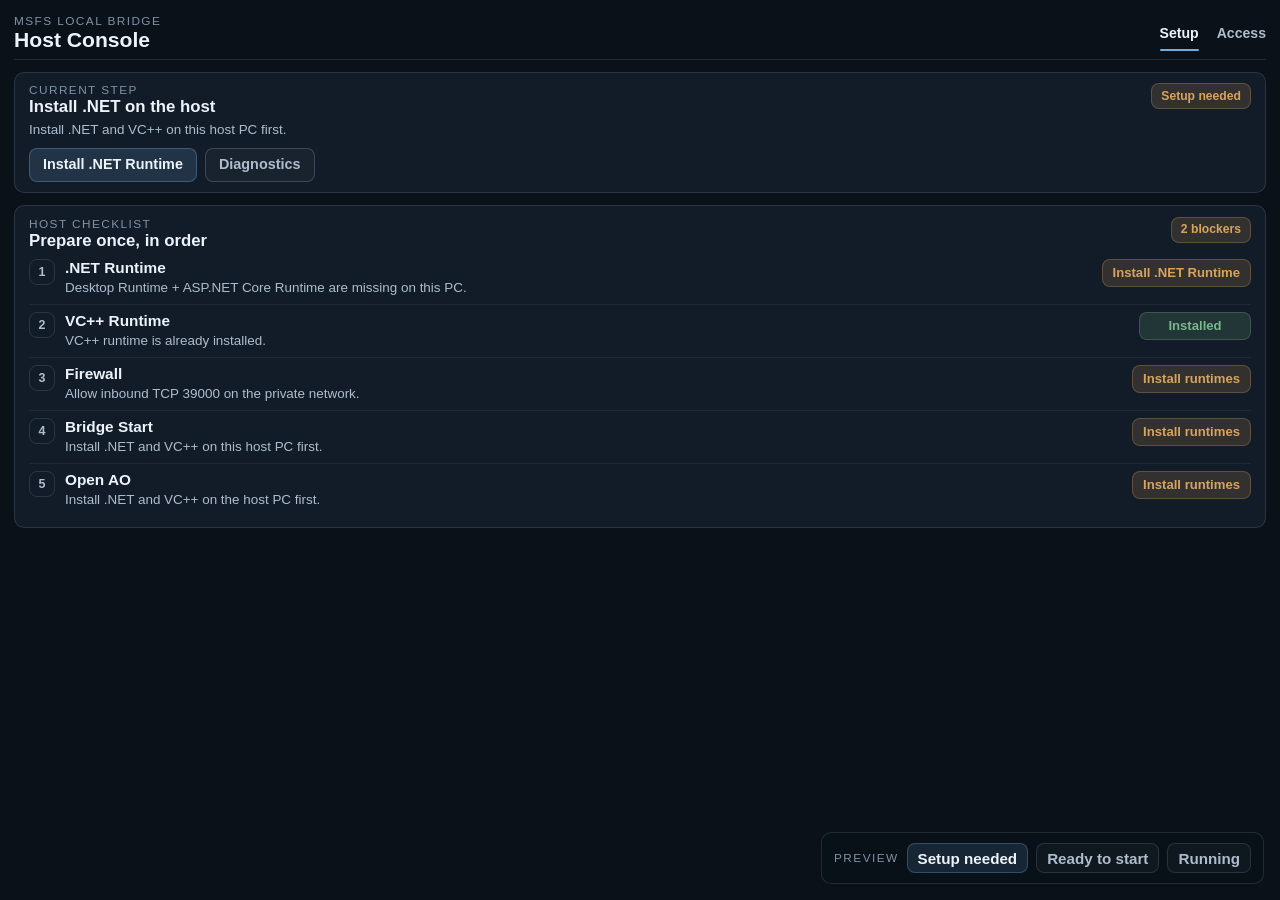
==== commit 80e705cd: "Remove redundant Open AO tab actions" ====
--- a/windows-host-onboarding-lna/index.html
+++ b/windows-host-onboarding-lna/index.html
@@ -259,11 +259,6 @@
                   <code id="bootstrap-url">Not available</code>
                 </div>
               </div>
-
-              <div class="listener-actions">
-                <button class="button button-secondary" data-action="open-bootstrap-page" id="open-bootstrap-page-button">Open AO</button>
-                <button class="button button-secondary" type="button" id="browser-access-note-button" disabled>Allow Browser Access</button>
-              </div>
             </section>
           </div>
         </section>
--- a/windows-host-onboarding-lna/styles.css
+++ b/windows-host-onboarding-lna/styles.css
@@ -141,7 +141,6 @@
 
 .topbar-status,
 .primary-actions,
-.listener-actions,
 .diagnostics-actions {
   display: flex;
   flex-wrap: wrap;
@@ -202,7 +201,7 @@
 .layout {
   display: grid;
   grid-template-columns: minmax(0, 1fr);
-  gap: 8px;
+  gap: var(--space-3);
   align-items: start;
   align-content: start;
 }
@@ -718,14 +717,6 @@
   overflow-wrap: anywhere;
 }
 
-.listener-actions {
-  margin-top: 12px;
-}
-
-#listener-panel[data-ready="false"] .listener-actions {
-  opacity: 0.72;
-}
-
 .diagnostics-actions {
   margin-top: var(--space-3);
   margin-bottom: var(--space-3);
